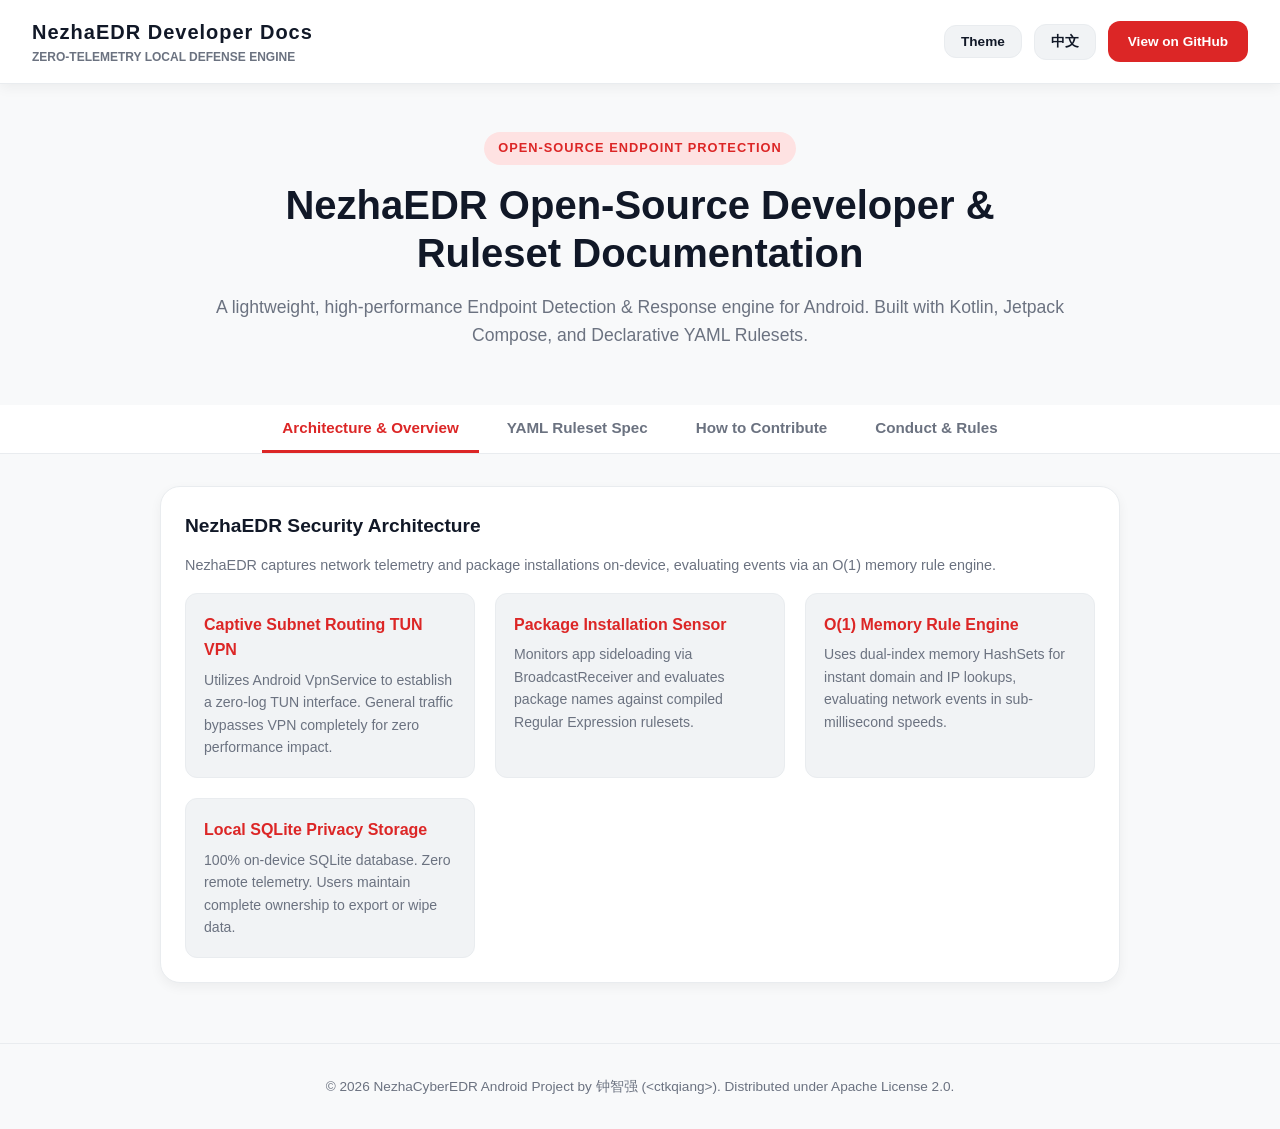
==== docs/index.html @ 734589ff "feat(docs,ci): add interactive docs, GitHub Actions CI/CD workflows, PR/issue templates, SECURITY.md" ====
<!DOCTYPE html>
<html lang="en" data-theme="light">
<head>
  <meta charset="UTF-8">
  <meta name="viewport" content="width=device-width, initial-scale=1.0">
  <title>NezhaEDR Developer Documentation</title>
  <link rel="stylesheet" href="style.css">
</head>
<body>

  <!-- Navigation Bar -->
  <nav class="navbar">
    <div class="brand">
      <img src="../app/src/main/res/drawable/ic_power.xml" alt="Logo" class="brand-logo" onerror="this.style.display='none'">
      <div>
        <div class="brand-title" data-i18n="title">NezhaEDR Developer Docs</div>
        <div class="brand-subtitle" data-i18n="subtitle">ZERO-TELEMETRY LOCAL DEFENSE ENGINE</div>
      </div>
    </div>
    <div class="nav-actions">
      <button class="btn-toggle" onclick="toggleTheme()" data-i18n="toggleTheme">Theme</button>
      <button class="btn-toggle" id="langBtn" onclick="setLanguage(currentLang === 'en' ? 'zh' : 'en')">中文</button>
      <a href="https://github.com/ctkqiang/NezhaEDRAndroid" target="_blank" class="btn-primary" data-i18n="viewGithub">View on GitHub</a>
    </div>
  </nav>

  <!-- Hero Header -->
  <header class="hero">
    <span class="hero-tag">OPEN-SOURCE ENDPOINT PROTECTION</span>
    <h1 class="hero-title" data-i18n="heroTitle">NezhaEDR Open-Source Developer & Ruleset Documentation</h1>
    <p class="hero-subtitle" data-i18n="heroDesc">A lightweight, high-performance Endpoint Detection & Response engine for Android. Built with Kotlin, Jetpack Compose, and Declarative YAML Rulesets.</p>
  </header>

  <!-- Navigation Tabs -->
  <div class="tab-nav">
    <button class="tab-btn active" onclick="switchTab('overview')" data-i18n="tabOverview">Architecture & Overview</button>
    <button class="tab-btn" onclick="switchTab('schema')" data-i18n="tabSchema">YAML Ruleset Spec</button>
    <button class="tab-btn" onclick="switchTab('contribute')" data-i18n="tabContribute">How to Contribute</button>
    <button class="tab-btn" onclick="switchTab('rules')" data-i18n="tabRules">Conduct & Rules</button>
  </div>

  <main class="container">

    <!-- Tab 1: Overview & Architecture -->
    <section id="overview" class="tab-content active">
      <div class="card">
        <h2 class="card-title" data-i18n="archTitle">NezhaEDR Security Architecture</h2>
        <p class="card-subtitle" data-i18n="archDesc">NezhaEDR captures network telemetry and package installations on-device, evaluating events via an O(1) memory rule engine.</p>

        <div class="grid-2">
          <div class="feature-box">
            <div class="feature-title" data-i18n="capTitle">Captive Subnet Routing TUN VPN</div>
            <p class="feature-desc" data-i18n="capDesc">Utilizes Android VpnService to establish a zero-log TUN interface. General traffic bypasses VPN completely for zero performance impact.</p>
          </div>
          <div class="feature-box">
            <div class="feature-title" data-i18n="sensorTitle">Package Installation Sensor</div>
            <p class="feature-desc" data-i18n="sensorDesc">Monitors app sideloading via BroadcastReceiver and evaluates package names against compiled Regular Expression rulesets.</p>
          </div>
          <div class="feature-box">
            <div class="feature-title" data-i18n="yamlTitle">O(1) Memory Rule Engine</div>
            <p class="feature-desc" data-i18n="yamlDesc">Uses dual-index memory HashSets for instant domain and IP lookups, evaluating network events in sub-millisecond speeds.</p>
          </div>
          <div class="feature-box">
            <div class="feature-title" data-i18n="dbTitle">Local SQLite Privacy Storage</div>
            <p class="feature-desc" data-i18n="dbDesc">100% on-device SQLite database. Zero remote telemetry. Users maintain complete ownership to export or wipe data.</p>
          </div>
        </div>
      </div>
    </section>

    <!-- Tab 2: YAML Ruleset Specification -->
    <section id="schema" class="tab-content">
      <div class="card">
        <h2 class="card-title">Declarative YAML Ruleset Schema</h2>
        <p class="card-subtitle">Rulesets are stored in the <code>/rules</code> directory and synchronized via GitOps.</p>

        <pre><code><span class="cmt"># Sample Detection Rule: c2_threat_block.yaml</span>
<span class="kw">id</span>: <span class="str">"c2_threat_block"</span>
<span class="kw">name</span>: <span class="str">"Known C2 Threat IP Block"</span>
<span class="kw">description</span>: <span class="str">"Detects and blocks egress connection to known malicious C2 addresses"</span>
<span class="kw">severity</span>: <span class="val">"HIGH"</span>       <span class="cmt"># CRITICAL | HIGH | MEDIUM | LOG</span>
<span class="kw">category</span>: <span class="val">"NETWORK"</span>    <span class="cmt"># NETWORK | PACKAGE | PROCESS</span>
<span class="kw">condition</span>:
  <span class="kw">target_ips</span>:
    - <span class="str">"192.0.2.1"</span>
    - <span class="str">"198.51.100.14"</span>
  <span class="kw">target_domains</span>:
    - <span class="str">"malicious-c2.example.com"</span>
  <span class="kw">package_patterns</span>:
    - <span class="str">".*trojan\\.banker.*"</span>
<span class="kw">action</span>: <span class="val">"BLOCK"</span>        <span class="cmt"># BLOCK | TERMINATE | NOTIFY | LOG</span></code></pre>
      </div>
    </section>

    <!-- Tab 3: How to Contribute -->
    <section id="contribute" class="tab-content">
      <div class="card">
        <h2 class="card-title" data-i18n="rulesetContrib">Ruleset Contribution Workflow</h2>
        <ol class="steps-list">
          <li data-i18n="stepFork">Fork the NezhaEDRAndroid repository on GitHub.</li>
          <li data-i18n="stepBranch">Create a branch off 'dev' matching naming conventions: feature/*, bugfix/*, chore/*, or ruleset/*.</li>
          <li data-i18n="stepEdit">Add or edit YAML detection rules in the /rules directory.</li>
          <li data-i18n="stepTest">Run local unit tests to verify rule syntax and test cases: ./gradlew app:testDebugUnitTest</li>
          <li data-i18n="stepPR">Submit a Pull Request targeting the 'dev' branch. CI/CD will validate compliance automatically.</li>
        </ol>
      </div>
    </section>

    <!-- Tab 4: Conduct & Rules -->
    <section id="rules" class="tab-content">
      <div class="card">
        <h2 class="card-title" data-i18n="conductTitle">Code of Conduct & Project Principles</h2>
        <div style="display: flex; flex-direction: column; gap: 16px;">
          <div class="feature-box">
            <p data-i18n="conductP1">Zero Racism & Zero Politics Policy: NezhaEDR is strictly a technical security project created to block malicious actors.</p>
          </div>
          <div class="feature-box">
            <p data-i18n="conductP2">Agent & AI Coding Policy: The use of AI coding assistants is permitted, but all code must be thoroughly inspected, tested, and verified before submitting PRs.</p>
          </div>
          <div class="feature-box">
            <p data-i18n="conductP3">Contributor Recognition: Anyone whose ruleset PR passes CI compliance and gets merged is recognized as an official contributor.</p>
          </div>
        </div>
      </div>

      <div class="card">
        <h2 class="card-title" data-i18n="adminTitle">Project Admin Application</h2>
        <p class="card-subtitle" data-i18n="adminDesc">If you wish to join the NezhaEDR core administrative team, please contact johnmelodymel@qq.com or ping GitHub @ctkqiang.</p>
      </div>
    </section>

  </main>

  <footer class="footer">
    <p>&copy; 2026 NezhaCyberEDR Android Project by 钟智强 (&lt;ctkqiang&gt;). Distributed under Apache License 2.0.</p>
  </footer>

  <script src="app.js"></script>
</body>
</html>
---- docs/style.css ----
:root {
  --bg-color: #F8F9FA;
  --surface-color: #FFFFFF;
  --surface-variant: #F1F3F5;
  --border-color: #E9ECEF;
  --text-primary: #111827;
  --text-secondary: #6B7280;
  --primary-color: #DC2626;
  --primary-container: #FEE2E2;
  --success-color: #059669;
  --success-container: #D1FAE5;
  --error-color: #EF4444;
  --shadow: 0 4px 12px rgba(0, 0, 0, 0.05);
  --radius-lg: 20px;
  --radius-md: 12px;
  --radius-sm: 8px;
  --font-family: -apple-system, BlinkMacSystemFont, "Segoe UI", Roboto, Helvetica, Arial, sans-serif;
  --font-mono: ui-monospace, SFMono-Regular, "SF Mono", Menlo, Consolas, monospace;
}

[data-theme="dark"] {
  --bg-color: #0D1117;
  --surface-color: #161B22;
  --surface-variant: #21262D;
  --border-color: #30363D;
  --text-primary: #F0F6FC;
  --text-secondary: #8B949E;
  --primary-color: #EF4444;
  --primary-container: #450A0A;
  --success-color: #10B981;
  --success-container: #064E3B;
  --shadow: 0 4px 16px rgba(0, 0, 0, 0.4);
}

* {
  box-sizing: border-box;
  margin: 0;
  padding: 0;
}

body {
  background-color: var(--bg-color);
  color: var(--text-primary);
  font-family: var(--font-family);
  line-height: 1.6;
  transition: background-color 0.25s ease, color 0.25s ease;
}

.navbar {
  display: flex;
  justify-content: space-between;
  align-items: center;
  padding: 16px 32px;
  background-color: var(--surface-color);
  border-bottom: 1px solid var(--border-color);
  position: sticky;
  top: 0;
  z-index: 100;
  box-shadow: var(--shadow);
}

.brand {
  display: flex;
  align-items: center;
  gap: 12px;
}

.brand-logo {
  width: 38px;
  height: 38px;
  border-radius: 10px;
}

.brand-title {
  font-size: 1.25rem;
  font-weight: 800;
  letter-spacing: 1px;
}

.brand-subtitle {
  font-size: 0.75rem;
  font-weight: 600;
  color: var(--text-secondary);
}

.nav-actions {
  display: flex;
  align-items: center;
  gap: 12px;
}

.btn-toggle {
  background: var(--surface-variant);
  color: var(--text-primary);
  border: 1px solid var(--border-color);
  padding: 8px 16px;
  border-radius: var(--radius-md);
  font-weight: 700;
  font-size: 0.85rem;
  cursor: pointer;
  transition: all 0.2s ease;
}

.btn-toggle:hover {
  border-color: var(--primary-color);
  color: var(--primary-color);
}

.btn-primary {
  background-color: var(--primary-color);
  color: #FFFFFF;
  border: none;
  padding: 10px 20px;
  border-radius: var(--radius-md);
  font-weight: 700;
  font-size: 0.85rem;
  cursor: pointer;
  text-decoration: none;
  display: inline-flex;
  align-items: center;
  gap: 8px;
  transition: transform 0.15s ease, opacity 0.2s ease;
}

.btn-primary:hover {
  opacity: 0.9;
  transform: translateY(-1px);
}

.hero {
  text-align: center;
  padding: 48px 20px 32px;
  max-width: 900px;
  margin: 0 auto;
}

.hero-tag {
  display: inline-block;
  background-color: var(--primary-container);
  color: var(--primary-color);
  font-size: 0.8rem;
  font-weight: 800;
  padding: 6px 14px;
  border-radius: 20px;
  margin-bottom: 16px;
  letter-spacing: 1px;
}

.hero-title {
  font-size: 2.5rem;
  font-weight: 900;
  line-height: 1.2;
  margin-bottom: 16px;
}

.hero-subtitle {
  font-size: 1.1rem;
  color: var(--text-secondary);
  margin-bottom: 24px;
}

.tab-nav {
  display: flex;
  justify-content: center;
  gap: 8px;
  border-bottom: 1px solid var(--border-color);
  background-color: var(--surface-color);
  padding: 0 16px;
  overflow-x: auto;
}

.tab-btn {
  background: none;
  border: none;
  padding: 14px 20px;
  color: var(--text-secondary);
  font-size: 0.95rem;
  font-weight: 700;
  cursor: pointer;
  border-bottom: 3px solid transparent;
  transition: all 0.2s ease;
  white-space: nowrap;
}

.tab-btn.active {
  color: var(--primary-color);
  border-bottom-color: var(--primary-color);
}

.tab-btn:hover:not(.active) {
  color: var(--text-primary);
}

.container {
  max-width: 1000px;
  margin: 32px auto;
  padding: 0 20px;
}

.tab-content {
  display: none;
}

.tab-content.active {
  display: block;
}

.card {
  background-color: var(--surface-color);
  border: 1px solid var(--border-color);
  border-radius: var(--radius-lg);
  padding: 24px;
  margin-bottom: 24px;
  box-shadow: var(--shadow);
}

.card-title {
  font-size: 1.2rem;
  font-weight: 800;
  margin-bottom: 12px;
  display: flex;
  align-items: center;
  gap: 10px;
}

.card-subtitle {
  font-size: 0.9rem;
  color: var(--text-secondary);
  margin-bottom: 16px;
}

.grid-2 {
  display: grid;
  grid-template-columns: repeat(auto-fit, minmax(280px, 1fr));
  gap: 20px;
}

.feature-box {
  background-color: var(--surface-variant);
  border-radius: var(--radius-md);
  padding: 18px;
  border: 1px solid var(--border-color);
}

.feature-title {
  font-weight: 800;
  font-size: 1rem;
  margin-bottom: 6px;
  color: var(--primary-color);
}

.feature-desc {
  font-size: 0.88rem;
  color: var(--text-secondary);
}

code, pre {
  font-family: var(--font-mono);
}

pre {
  background-color: #0D1117;
  color: #E6EDE3;
  padding: 16px;
  border-radius: var(--radius-md);
  overflow-x: auto;
  font-size: 0.88rem;
  border: 1px solid #30363D;
  margin: 12px 0;
}

.kw { color: #FF7B72; font-weight: bold; }
.str { color: #A5D6FF; }
.val { color: #7EE787; }
.cmt { color: #8B949E; font-style: italic; }

.steps-list {
  list-style: none;
  counter-reset: step-counter;
}

.steps-list li {
  counter-increment: step-counter;
  position: relative;
  padding-left: 44px;
  margin-bottom: 20px;
}

.steps-list li::before {
  content: counter(step-counter);
  position: absolute;
  left: 0;
  top: 0;
  width: 30px;
  height: 30px;
  background-color: var(--primary-container);
  color: var(--primary-color);
  font-weight: 800;
  border-radius: 50%;
  display: flex;
  align-items: center;
  justify-content: center;
  font-size: 0.85rem;
}

.footer {
  text-align: center;
  padding: 32px 20px;
  border-top: 1px solid var(--border-color);
  color: var(--text-secondary);
  font-size: 0.85rem;
  margin-top: 60px;
}

@media (max-width: 640px) {
  .hero-title { font-size: 1.8rem; }
  .navbar { padding: 12px 16px; }
  .card { padding: 16px; }
}
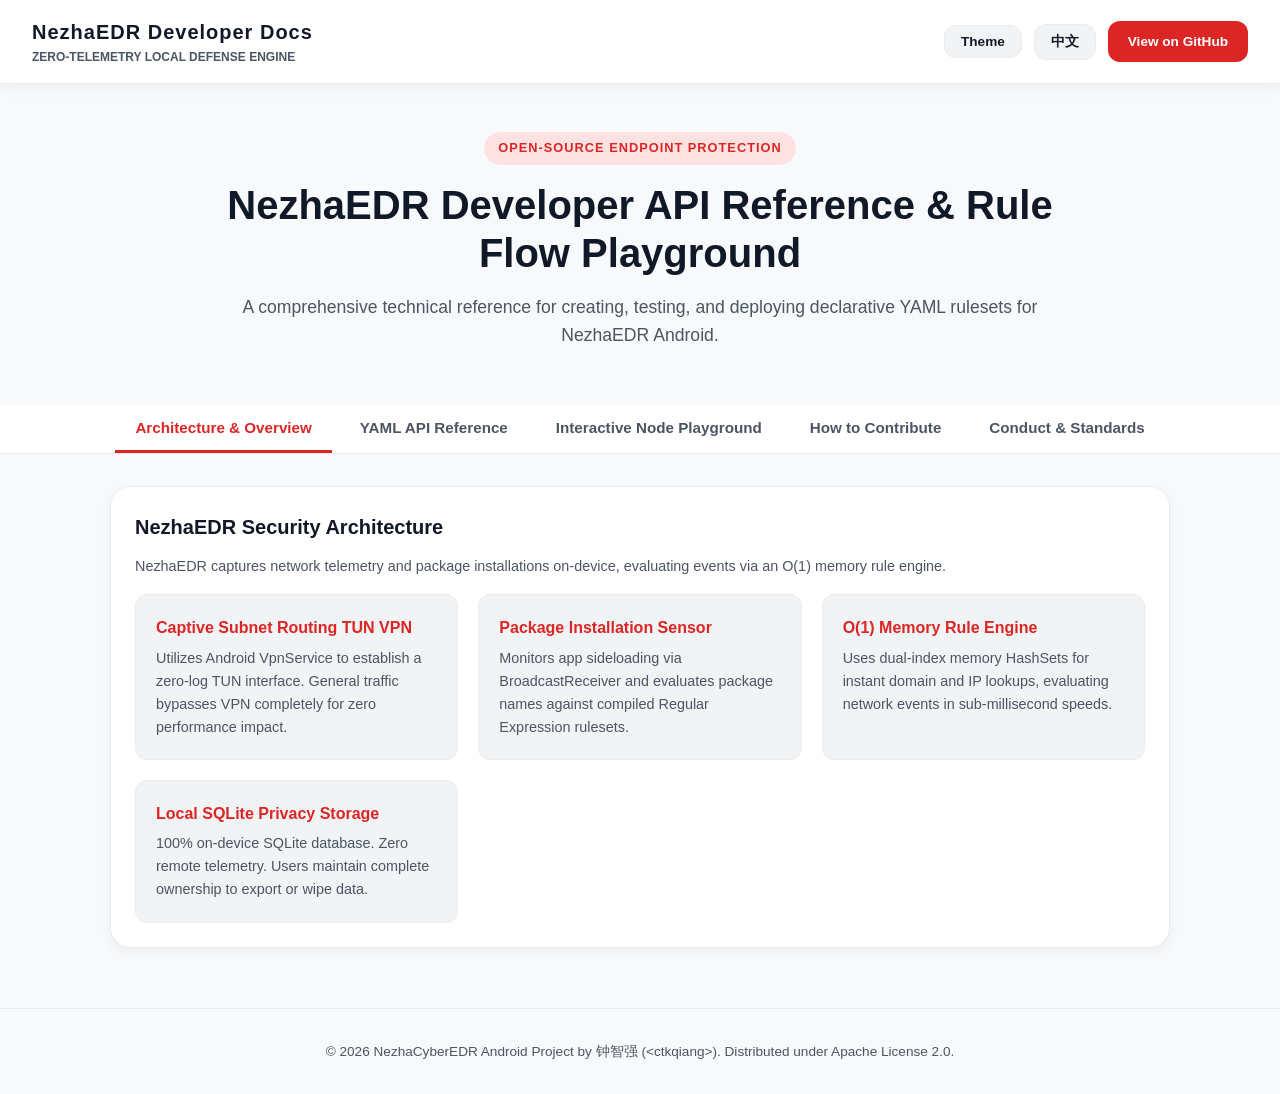
==== commit 553371d6: "feat(security,docs): add banned bundle ID sideload protection with APK purge, custom RemoteViews not" ====
--- a/docs/index.html
+++ b/docs/index.html
@@ -27,16 +27,17 @@
   <!-- Hero Header -->
   <header class="hero">
     <span class="hero-tag">OPEN-SOURCE ENDPOINT PROTECTION</span>
-    <h1 class="hero-title" data-i18n="heroTitle">NezhaEDR Open-Source Developer & Ruleset Documentation</h1>
-    <p class="hero-subtitle" data-i18n="heroDesc">A lightweight, high-performance Endpoint Detection & Response engine for Android. Built with Kotlin, Jetpack Compose, and Declarative YAML Rulesets.</p>
+    <h1 class="hero-title" data-i18n="heroTitle">NezhaEDR Developer API Reference & Rule Flow Playground</h1>
+    <p class="hero-subtitle" data-i18n="heroDesc">A comprehensive technical reference for creating, testing, and deploying declarative YAML rulesets for NezhaEDR Android.</p>
   </header>
 
   <!-- Navigation Tabs -->
   <div class="tab-nav">
     <button class="tab-btn active" onclick="switchTab('overview')" data-i18n="tabOverview">Architecture & Overview</button>
-    <button class="tab-btn" onclick="switchTab('schema')" data-i18n="tabSchema">YAML Ruleset Spec</button>
+    <button class="tab-btn" onclick="switchTab('schema')" data-i18n="tabSchema">YAML API Reference</button>
+    <button class="tab-btn" onclick="switchTab('playground')" data-i18n="tabPlayground">Interactive Node Playground</button>
     <button class="tab-btn" onclick="switchTab('contribute')" data-i18n="tabContribute">How to Contribute</button>
-    <button class="tab-btn" onclick="switchTab('rules')" data-i18n="tabRules">Conduct & Rules</button>
+    <button class="tab-btn" onclick="switchTab('rules')" data-i18n="tabRules">Conduct & Standards</button>
   </div>
 
   <main class="container">
@@ -68,31 +69,112 @@
       </div>
     </section>
 
-    <!-- Tab 2: YAML Ruleset Specification -->
+    <!-- Tab 2: Developer API Reference -->
     <section id="schema" class="tab-content">
       <div class="card">
-        <h2 class="card-title">Declarative YAML Ruleset Schema</h2>
-        <p class="card-subtitle">Rulesets are stored in the <code>/rules</code> directory and synchronized via GitOps.</p>
-
-        <pre><code><span class="cmt"># Sample Detection Rule: c2_threat_block.yaml</span>
-<span class="kw">id</span>: <span class="str">"c2_threat_block"</span>
-<span class="kw">name</span>: <span class="str">"Known C2 Threat IP Block"</span>
-<span class="kw">description</span>: <span class="str">"Detects and blocks egress connection to known malicious C2 addresses"</span>
-<span class="kw">severity</span>: <span class="val">"HIGH"</span>       <span class="cmt"># CRITICAL | HIGH | MEDIUM | LOG</span>
-<span class="kw">category</span>: <span class="val">"NETWORK"</span>    <span class="cmt"># NETWORK | PACKAGE | PROCESS</span>
-<span class="kw">condition</span>:
-  <span class="kw">target_ips</span>:
-    - <span class="str">"192.0.2.1"</span>
-    - <span class="str">"198.51.100.14"</span>
-  <span class="kw">target_domains</span>:
-    - <span class="str">"malicious-c2.example.com"</span>
-  <span class="kw">package_patterns</span>:
-    - <span class="str">".*trojan\\.banker.*"</span>
-<span class="kw">action</span>: <span class="val">"BLOCK"</span>        <span class="cmt"># BLOCK | TERMINATE | NOTIFY | LOG</span></code></pre>
-      </div>
-    </section>
-
-    <!-- Tab 3: How to Contribute -->
+        <h2 class="card-title">Declarative YAML Ruleset v2.0 API Reference</h2>
+        <p class="card-subtitle">Complete syntax specification and design rationale for all NezhaEDR v2.0 YAML keys.</p>
+
+        <table class="doc-table">
+          <thead>
+            <tr>
+              <th>Syntax Key</th>
+              <th>Type / Allowed Values</th>
+              <th>What it Means & Design Rationale</th>
+              <th>Usage Guidelines</th>
+            </tr>
+          </thead>
+          <tbody>
+            <tr>
+              <td><code>schema_version</code></td>
+              <td>String ("2.0")</td>
+              <td>Specifies rule specification version. Ensures forward compatibility.</td>
+              <td><span class="badge-can">CAN</span> Set to "2.0".</td>
+            </tr>
+            <tr>
+              <td><code>rule_id</code></td>
+              <td>String ("RULE-[CAT]-[ID]")</td>
+              <td>Unique standardized rule identifier (e.g. <code>RULE-PHISH-001</code>).</td>
+              <td><span class="badge-can">CAN</span> Use unique IDs.<br><span class="badge-cannot">CANNOT</span> Duplicate IDs.</td>
+            </tr>
+            <tr>
+              <td><code>severity</code></td>
+              <td>CRITICAL | HIGH | MEDIUM | LOG</td>
+              <td>Determines alert priority and notification UI styling.</td>
+              <td><span class="badge-can">CAN</span> Match threat impact.</td>
+            </tr>
+            <tr>
+              <td><code>engine_type</code></td>
+              <td>signature | behavioral | conditional</td>
+              <td>Selects the processing engine: O(1) HashSet, Shannon Entropy / Subdomain Depth, or Expression Evaluator.</td>
+              <td><span class="badge-can">CAN</span> Combine targets.<br><span class="badge-cannot">CANNOT</span> Embed dynamic scripts.</td>
+            </tr>
+            <tr>
+              <td><code>target_source</code></td>
+              <td>url_request | dns_query | tcp_connection | http_payload</td>
+              <td>Specifies telemetry event origin sensor.</td>
+              <td><span class="badge-can">CAN</span> Match target layer.</td>
+            </tr>
+            <tr>
+              <td><code>condition.package_patterns</code></td>
+              <td>List of Regex Strings</td>
+              <td>Matches package bundle IDs (e.g. <code>.*trojan\\.banker.*</code>). Triggers scam alert & APK purge!</td>
+              <td><span class="badge-can">CAN</span> Match bundle IDs.<br><span class="badge-cannot">CANNOT</span> Use nested ReDoS regex.</td>
+            </tr>
+            <tr>
+              <td><code>action</code></td>
+              <td>BLOCK | TERMINATE | NOTIFY | LOG</td>
+              <td>Containment action dispatched upon match.</td>
+              <td><span class="badge-can">CAN</span> Block egress / Kill app.</td>
+            </tr>
+          </tbody>
+        </table>
+      </div>
+    </section>
+
+    <!-- Tab 3: Interactive Node Playground -->
+    <section id="playground" class="tab-content">
+      <div class="card">
+        <h2 class="card-title">Interactive Rule Execution Flow Visualizer</h2>
+        <p class="card-subtitle">Paste or edit your YAML ruleset on the left to visualize how NezhaEDR evaluates telemetry events step-by-step on the right.</p>
+
+        <div style="margin-bottom: 16px; display: flex; gap: 8px;">
+          <button class="btn-toggle" onclick="loadTemplate('c2')">Load C2 Template</button>
+          <button class="btn-toggle" onclick="loadTemplate('trojan')">Load Trojan Template</button>
+          <button class="btn-toggle" onclick="loadTemplate('entropy')">Load Entropy Template</button>
+        </div>
+
+        <div class="playground-grid">
+          <div class="playground-editor-box">
+            <textarea id="yamlEditor" class="yaml-textarea" oninput="updateNodeVisualizer()"></textarea>
+          </div>
+
+          <div class="node-visualizer">
+            <div class="node-card active">
+              <div class="node-header">1. TELEMETRY EVENT CAPTURED</div>
+              <div class="node-body">VpnService TUN / Package Receiver</div>
+            </div>
+            <div class="node-arrow">↓</div>
+            <div class="node-card active">
+              <div class="node-header">2. TARGET SOURCE SENSOR</div>
+              <div id="nodeSource" class="node-body">Source: DNS_QUERY</div>
+            </div>
+            <div class="node-arrow">↓</div>
+            <div class="node-card active">
+              <div class="node-header">3. MULTI-ENGINE EVALUATION</div>
+              <div id="nodeEngine" class="node-body">Engine: SIGNATURE (ID: RULE-C2-001)</div>
+            </div>
+            <div class="node-arrow">↓</div>
+            <div class="node-card active" style="border-color: var(--primary-color);">
+              <div class="node-header">4. CONTAINMENT ACTION DISPATCHED</div>
+              <div id="nodeAction" class="node-body">Action: BLOCK DISPATCHED</div>
+            </div>
+          </div>
+        </div>
+      </div>
+    </section>
+
+    <!-- Tab 4: How to Contribute -->
     <section id="contribute" class="tab-content">
       <div class="card">
         <h2 class="card-title" data-i18n="rulesetContrib">Ruleset Contribution Workflow</h2>
@@ -106,7 +188,7 @@
       </div>
     </section>
 
-    <!-- Tab 4: Conduct & Rules -->
+    <!-- Tab 5: Conduct & Rules -->
     <section id="rules" class="tab-content">
       <div class="card">
         <h2 class="card-title" data-i18n="conductTitle">Code of Conduct & Project Principles</h2>
--- a/docs/style.css
+++ b/docs/style.css
@@ -4,9 +4,10 @@
   --surface-variant: #F1F3F5;
   --border-color: #E9ECEF;
   --text-primary: #111827;
-  --text-secondary: #6B7280;
+  --text-secondary: #4B5563;
   --primary-color: #DC2626;
   --primary-container: #FEE2E2;
+  --accent-blue: #0284C7;
   --success-color: #059669;
   --success-container: #D1FAE5;
   --error-color: #EF4444;
@@ -27,6 +28,7 @@
   --text-secondary: #8B949E;
   --primary-color: #EF4444;
   --primary-container: #450A0A;
+  --accent-blue: #38BDF8;
   --success-color: #10B981;
   --success-container: #064E3B;
   --shadow: 0 4px 16px rgba(0, 0, 0, 0.4);
@@ -192,7 +194,7 @@
 }
 
 .container {
-  max-width: 1000px;
+  max-width: 1100px;
   margin: 32px auto;
   padding: 0 20px;
 }
@@ -215,7 +217,7 @@
 }
 
 .card-title {
-  font-size: 1.2rem;
+  font-size: 1.25rem;
   font-weight: 800;
   margin-bottom: 12px;
   display: flex;
@@ -231,14 +233,14 @@
 
 .grid-2 {
   display: grid;
-  grid-template-columns: repeat(auto-fit, minmax(280px, 1fr));
+  grid-template-columns: repeat(auto-fit, minmax(300px, 1fr));
   gap: 20px;
 }
 
 .feature-box {
   background-color: var(--surface-variant);
   border-radius: var(--radius-md);
-  padding: 18px;
+  padding: 20px;
   border: 1px solid var(--border-color);
 }
 
@@ -250,8 +252,116 @@
 }
 
 .feature-desc {
+  font-size: 0.9rem;
+  color: var(--text-secondary);
+}
+
+.doc-table {
+  width: 100%;
+  border-collapse: collapse;
+  margin: 16px 0;
+  font-size: 0.9rem;
+}
+
+.doc-table th, .doc-table td {
+  padding: 12px 16px;
+  border: 1px solid var(--border-color);
+  text-align: left;
+}
+
+.doc-table th {
+  background-color: var(--surface-variant);
+  font-weight: 800;
+  color: var(--text-primary);
+}
+
+.badge-can {
+  background-color: var(--success-container);
+  color: var(--success-color);
+  font-weight: 800;
+  font-size: 0.75rem;
+  padding: 3px 8px;
+  border-radius: 6px;
+}
+
+.badge-cannot {
+  background-color: var(--primary-container);
+  color: var(--primary-color);
+  font-weight: 800;
+  font-size: 0.75rem;
+  padding: 3px 8px;
+  border-radius: 6px;
+}
+
+/* Interactive Playground Layout */
+.playground-grid {
+  display: grid;
+  grid-template-columns: 1fr 1fr;
+  gap: 24px;
+}
+
+.playground-editor-box {
+  display: flex;
+  flex-direction: column;
+}
+
+.yaml-textarea {
+  width: 100%;
+  height: 380px;
+  background-color: #0D1117;
+  color: #E6EDE3;
+  font-family: var(--font-mono);
   font-size: 0.88rem;
-  color: var(--text-secondary);
+  padding: 16px;
+  border-radius: var(--radius-md);
+  border: 1px solid #30363D;
+  resize: vertical;
+  line-height: 1.5;
+}
+
+/* n8n Style Interactive Node Visualizer */
+.node-visualizer {
+  display: flex;
+  flex-direction: column;
+  gap: 12px;
+  padding: 16px;
+  background-color: var(--surface-variant);
+  border-radius: var(--radius-lg);
+  border: 1px solid var(--border-color);
+}
+
+.node-card {
+  background-color: var(--surface-color);
+  border: 2px solid var(--border-color);
+  border-radius: var(--radius-md);
+  padding: 12px 16px;
+  position: relative;
+  transition: all 0.25s ease;
+}
+
+.node-card.active {
+  border-color: var(--primary-color);
+  box-shadow: 0 0 12px rgba(220, 38, 38, 0.25);
+}
+
+.node-header {
+  font-weight: 800;
+  font-size: 0.85rem;
+  color: var(--primary-color);
+  margin-bottom: 4px;
+}
+
+.node-body {
+  font-size: 0.82rem;
+  color: var(--text-primary);
+  font-weight: 600;
+}
+
+.node-arrow {
+  text-align: center;
+  color: var(--text-secondary);
+  font-size: 1.2rem;
+  font-weight: bold;
 }
 
 code, pre {
@@ -312,7 +422,8 @@
   margin-top: 60px;
 }
 
-@media (max-width: 640px) {
+@media (max-width: 768px) {
+  .playground-grid { grid-template-columns: 1fr; }
   .hero-title { font-size: 1.8rem; }
   .navbar { padding: 12px 16px; }
   .card { padding: 16px; }
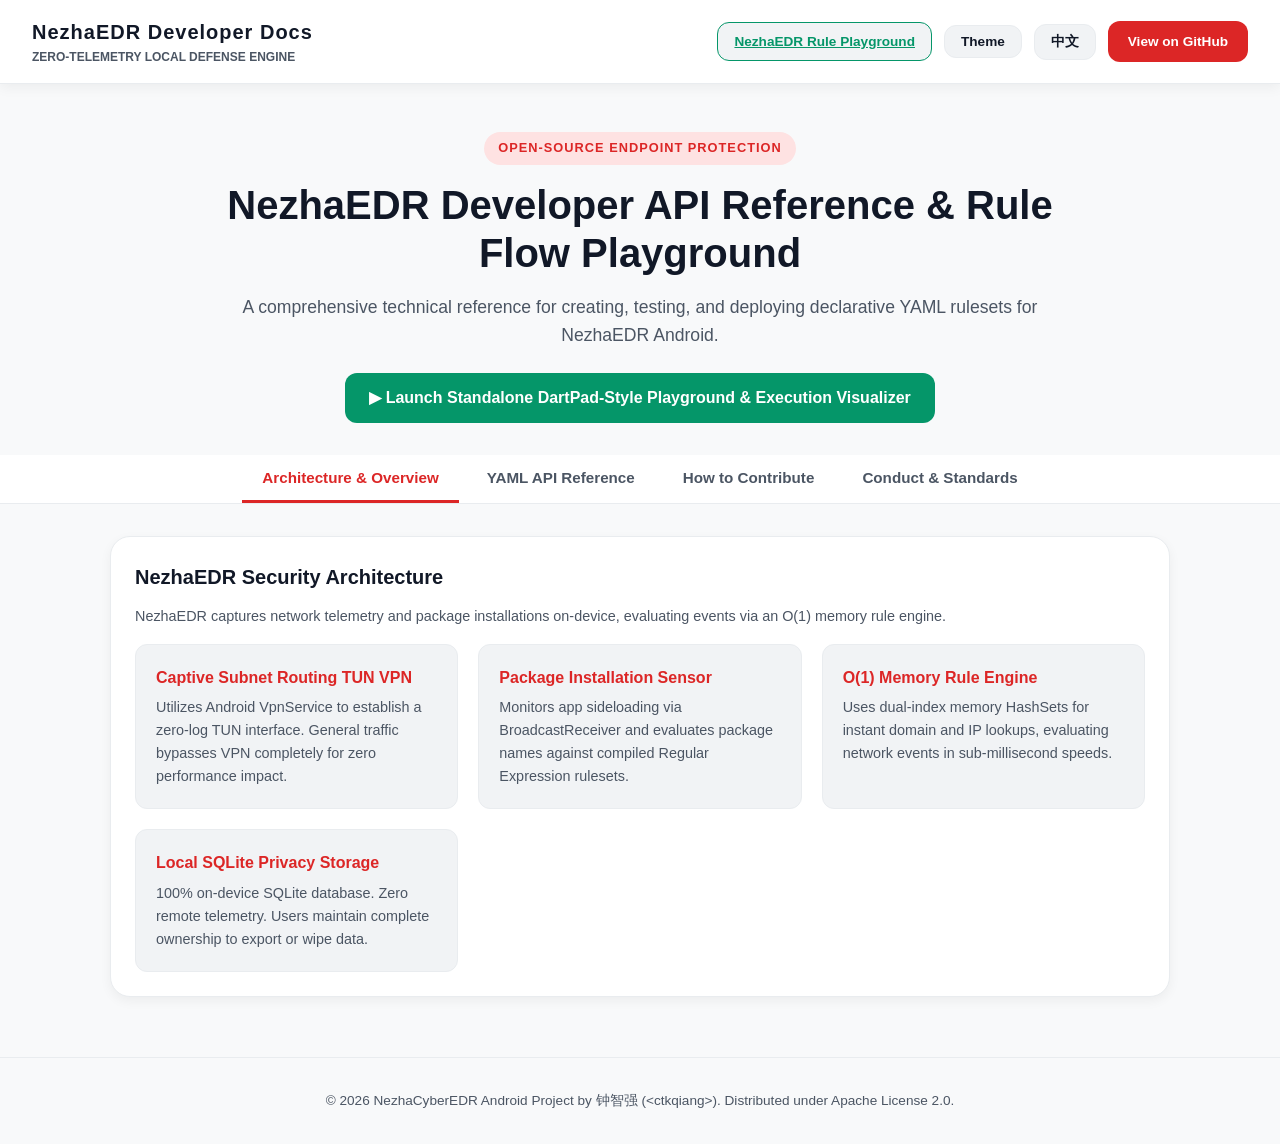
==== commit 561851bb: "feat(rules,docs): add scam gambling keyword URL block rule, standalone DartPad-style playground with" ====
--- a/docs/index.html
+++ b/docs/index.html
@@ -18,6 +18,7 @@
       </div>
     </div>
     <div class="nav-actions">
+      <a href="playground.html" class="btn-toggle" style="border-color:var(--success-color); color:var(--success-color);" data-i18n="playgroundTitle">▶ Rule Playground</a>
       <button class="btn-toggle" onclick="toggleTheme()" data-i18n="toggleTheme">Theme</button>
       <button class="btn-toggle" id="langBtn" onclick="setLanguage(currentLang === 'en' ? 'zh' : 'en')">中文</button>
       <a href="https://github.com/ctkqiang/NezhaEDRAndroid" target="_blank" class="btn-primary" data-i18n="viewGithub">View on GitHub</a>
@@ -29,13 +30,13 @@
     <span class="hero-tag">OPEN-SOURCE ENDPOINT PROTECTION</span>
     <h1 class="hero-title" data-i18n="heroTitle">NezhaEDR Developer API Reference & Rule Flow Playground</h1>
     <p class="hero-subtitle" data-i18n="heroDesc">A comprehensive technical reference for creating, testing, and deploying declarative YAML rulesets for NezhaEDR Android.</p>
+    <a href="playground.html" class="btn-primary" style="background-color:var(--success-color); padding:12px 24px; font-size:1rem;">▶ Launch Standalone DartPad-Style Playground & Execution Visualizer</a>
   </header>
 
   <!-- Navigation Tabs -->
   <div class="tab-nav">
     <button class="tab-btn active" onclick="switchTab('overview')" data-i18n="tabOverview">Architecture & Overview</button>
     <button class="tab-btn" onclick="switchTab('schema')" data-i18n="tabSchema">YAML API Reference</button>
-    <button class="tab-btn" onclick="switchTab('playground')" data-i18n="tabPlayground">Interactive Node Playground</button>
     <button class="tab-btn" onclick="switchTab('contribute')" data-i18n="tabContribute">How to Contribute</button>
     <button class="tab-btn" onclick="switchTab('rules')" data-i18n="tabRules">Conduct & Standards</button>
   </div>
@@ -78,103 +79,67 @@
         <table class="doc-table">
           <thead>
             <tr>
-              <th>Syntax Key</th>
-              <th>Type / Allowed Values</th>
-              <th>What it Means & Design Rationale</th>
-              <th>Usage Guidelines</th>
+              <th>Syntax Key / 语法键</th>
+              <th>Type / 类型与允许值</th>
+              <th>Design Rationale & Meaning / 含义与设计原理</th>
+              <th>Guidelines / 规范</th>
             </tr>
           </thead>
           <tbody>
             <tr>
               <td><code>schema_version</code></td>
               <td>String ("2.0")</td>
-              <td>Specifies rule specification version. Ensures forward compatibility.</td>
-              <td><span class="badge-can">CAN</span> Set to "2.0".</td>
+              <td>Specifies rule specification version. / 规范规则文件版本号。</td>
+              <td><span class="badge-can">CAN / 可以</span> Set to "2.0".</td>
             </tr>
             <tr>
               <td><code>rule_id</code></td>
               <td>String ("RULE-[CAT]-[ID]")</td>
-              <td>Unique standardized rule identifier (e.g. <code>RULE-PHISH-001</code>).</td>
-              <td><span class="badge-can">CAN</span> Use unique IDs.<br><span class="badge-cannot">CANNOT</span> Duplicate IDs.</td>
+              <td>Unique standardized rule identifier (e.g. <code>RULE-PHISH-001</code>). / 唯一标准化规则 ID。</td>
+              <td><span class="badge-can">CAN / 可以</span> Use unique IDs.<br><span class="badge-cannot">CANNOT / 禁止</span> Duplicate IDs.</td>
             </tr>
             <tr>
               <td><code>severity</code></td>
               <td>CRITICAL | HIGH | MEDIUM | LOG</td>
-              <td>Determines alert priority and notification UI styling.</td>
-              <td><span class="badge-can">CAN</span> Match threat impact.</td>
+              <td>Determines alert priority and notification UI styling. / 决定警报优先级与通知 UI 样式。</td>
+              <td><span class="badge-can">CAN / 可以</span> Match threat impact.</td>
             </tr>
             <tr>
               <td><code>engine_type</code></td>
               <td>signature | behavioral | conditional</td>
-              <td>Selects the processing engine: O(1) HashSet, Shannon Entropy / Subdomain Depth, or Expression Evaluator.</td>
-              <td><span class="badge-can">CAN</span> Combine targets.<br><span class="badge-cannot">CANNOT</span> Embed dynamic scripts.</td>
+              <td>Selects the processing engine: O(1) HashSet, Shannon Entropy / Subdomain Depth, or Expression Evaluator. / 选择匹配引擎：O(1) Hash 表、香农熵 / 子域名深度、或表达式评估器。</td>
+              <td><span class="badge-can">CAN / 可以</span> Combine targets.<br><span class="badge-cannot">CANNOT / 禁止</span> Embed dynamic scripts.</td>
             </tr>
             <tr>
               <td><code>target_source</code></td>
               <td>url_request | dns_query | tcp_connection | http_payload</td>
-              <td>Specifies telemetry event origin sensor.</td>
-              <td><span class="badge-can">CAN</span> Match target layer.</td>
+              <td>Specifies telemetry event origin sensor. / 指定遥测事件来源传感器。</td>
+              <td><span class="badge-can">CAN / 可以</span> Match target layer.</td>
             </tr>
             <tr>
               <td><code>condition.package_patterns</code></td>
               <td>List of Regex Strings</td>
-              <td>Matches package bundle IDs (e.g. <code>.*trojan\\.banker.*</code>). Triggers scam alert & APK purge!</td>
-              <td><span class="badge-can">CAN</span> Match bundle IDs.<br><span class="badge-cannot">CANNOT</span> Use nested ReDoS regex.</td>
+              <td>Matches package bundle IDs (e.g. <code>.*trojan\\.banker.*</code>). Triggers scam alert & APK purge! / 匹配应用安装包名。触发诈骗警报与 APK 自动清理！</td>
+              <td><span class="badge-can">CAN / 可以</span> Match bundle IDs.<br><span class="badge-cannot">CANNOT / 禁止</span> Use nested ReDoS regex.</td>
+            </tr>
+            <tr>
+              <td><code>condition.expression</code></td>
+              <td>Boolean Expression String</td>
+              <td>Evaluates boolean logic (e.g. <code>contains(domain, "888") || contains(domain, "vip")</code>). / 执行布尔逻辑评估。</td>
+              <td><span class="badge-can">CAN / 可以</span> Combine boolean helpers.</td>
             </tr>
             <tr>
               <td><code>action</code></td>
               <td>BLOCK | TERMINATE | NOTIFY | LOG</td>
-              <td>Containment action dispatched upon match.</td>
-              <td><span class="badge-can">CAN</span> Block egress / Kill app.</td>
+              <td>Containment action dispatched upon match. / 匹配成功时执行的安全处置动作。</td>
+              <td><span class="badge-can">CAN / 可以</span> Block egress / Kill app.</td>
             </tr>
           </tbody>
         </table>
       </div>
     </section>
 
-    <!-- Tab 3: Interactive Node Playground -->
-    <section id="playground" class="tab-content">
-      <div class="card">
-        <h2 class="card-title">Interactive Rule Execution Flow Visualizer</h2>
-        <p class="card-subtitle">Paste or edit your YAML ruleset on the left to visualize how NezhaEDR evaluates telemetry events step-by-step on the right.</p>
-
-        <div style="margin-bottom: 16px; display: flex; gap: 8px;">
-          <button class="btn-toggle" onclick="loadTemplate('c2')">Load C2 Template</button>
-          <button class="btn-toggle" onclick="loadTemplate('trojan')">Load Trojan Template</button>
-          <button class="btn-toggle" onclick="loadTemplate('entropy')">Load Entropy Template</button>
-        </div>
-
-        <div class="playground-grid">
-          <div class="playground-editor-box">
-            <textarea id="yamlEditor" class="yaml-textarea" oninput="updateNodeVisualizer()"></textarea>
-          </div>
-
-          <div class="node-visualizer">
-            <div class="node-card active">
-              <div class="node-header">1. TELEMETRY EVENT CAPTURED</div>
-              <div class="node-body">VpnService TUN / Package Receiver</div>
-            </div>
-            <div class="node-arrow">↓</div>
-            <div class="node-card active">
-              <div class="node-header">2. TARGET SOURCE SENSOR</div>
-              <div id="nodeSource" class="node-body">Source: DNS_QUERY</div>
-            </div>
-            <div class="node-arrow">↓</div>
-            <div class="node-card active">
-              <div class="node-header">3. MULTI-ENGINE EVALUATION</div>
-              <div id="nodeEngine" class="node-body">Engine: SIGNATURE (ID: RULE-C2-001)</div>
-            </div>
-            <div class="node-arrow">↓</div>
-            <div class="node-card active" style="border-color: var(--primary-color);">
-              <div class="node-header">4. CONTAINMENT ACTION DISPATCHED</div>
-              <div id="nodeAction" class="node-body">Action: BLOCK DISPATCHED</div>
-            </div>
-          </div>
-        </div>
-      </div>
-    </section>
-
-    <!-- Tab 4: How to Contribute -->
+    <!-- Tab 3: How to Contribute -->
     <section id="contribute" class="tab-content">
       <div class="card">
         <h2 class="card-title" data-i18n="rulesetContrib">Ruleset Contribution Workflow</h2>
@@ -188,7 +153,7 @@
       </div>
     </section>
 
-    <!-- Tab 5: Conduct & Rules -->
+    <!-- Tab 4: Conduct & Rules -->
     <section id="rules" class="tab-content">
       <div class="card">
         <h2 class="card-title" data-i18n="conductTitle">Code of Conduct & Project Principles</h2>
